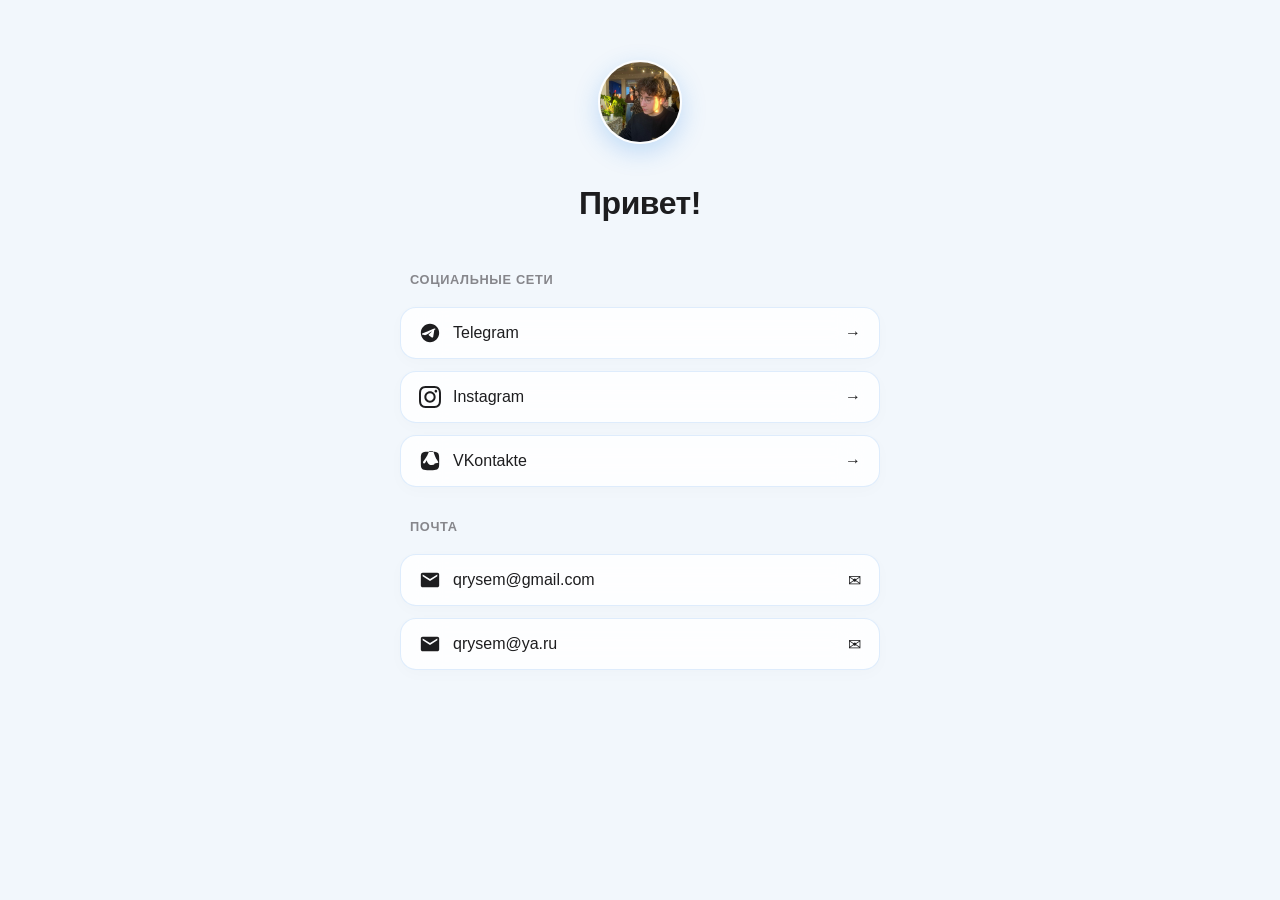
==== index.html @ 943fd3ec "Update index.html" ====
<!DOCTYPE html>
<html lang="ru">
<head>
    <meta charset="UTF-8">
    <meta name="viewport" content="width=device-width, initial-scale=1.0">
    <title>qrysem.ru</title>
    <link rel="icon" href="favicon.ico" type="image/x-icon">
    <!-- Подключаем наш файл стилей -->
    <link rel="stylesheet" href="style.css">
</head>
<body>

    <img src="Аватар.png" alt="Аватар" class="avatar-img">
    <h1>Привет!</h1>

    <div class="links-container">
        <div class="section-header">Социальные сети</div>
        
        <a href="https://t.me/qrysem" class="link-btn" target="_blank">
            <div class="link-content">
                <svg viewBox="0 0 24 24"><path d="M12 2C6.48 2 2 6.48 2 12s4.48 10 10 10 10-4.48 10-10S17.52 2 12 2zm4.64 6.8c-.15 1.58-.8 5.42-1.13 7.19-.14.75-.42 1-.68 1.03-.58.05-1.02-.38-1.58-.75-.88-.58-1.38-.94-2.23-1.5-.99-.65-.35-1.01.22-1.59.15-.15 2.71-2.48 2.76-2.69.01-.03.01-.14-.07-.2-.08-.06-.19-.04-.27-.02-.12.03-1.99 1.27-5.62 3.72-.53.36-1.01.54-1.44.53-.47-.02-1.37-.26-2.03-.48-.82-.27-1.47-.42-1.42-.88.03-.25.37-.51 1.02-.78 3.99-1.74 6.65-2.88 7.98-3.43 3.8-1.58 4.58-1.85 5.09-1.86.11 0 .37.03.54.17.14.12.18.28.2.45-.02.07-.02.13-.04.27z"/></svg>
                <span>Telegram</span>
            </div>
            <span>→</span>
        </a>
        
        <a href="https://instagram.com/qrysem" class="link-btn" target="_blank">
            <div class="link-content">
                <svg viewBox="0 0 24 24"><path d="M12 2.163c3.204 0 3.584.012 4.85.07 3.252.148 4.771 1.691 4.919 4.919.058 1.265.069 1.645.069 4.849 0 3.205-.012 3.584-.069 4.849-.149 3.225-1.664 4.771-4.919 4.919-1.266.058-1.644.07-4.85.07-3.204 0-3.584-.012-4.849-.07-3.26-.149-4.771-1.699-4.919-4.92-.058-1.265-.07-1.644-.07-4.849 0-3.204.013-3.583.07-4.849.149-3.227 1.664-4.771 4.919-4.919 1.266-.057 1.645-.069 4.849-.069zm0-2.163c-3.259 0-3.667.014-4.947.072-4.358.2-6.78 2.618-6.98 6.98-.059 1.281-.073 1.689-.073 4.948 0 3.259.014 3.668.072 4.948.2 4.358 2.618 6.78 6.98 6.98 1.281.058 1.689.072 4.948.072 3.259 0 3.668-.014 4.948-.072 4.354-.2 6.782-2.618 6.979-6.98.059-1.28.073-1.689.073-4.948 0-3.259-.014-3.667-.072-4.947-.196-4.354-2.617-6.78-6.979-6.98-1.281-.059-1.69-.073-4.949-.073zm0 5.838c-3.403 0-6.162 2.759-6.162 6.162s2.759 6.163 6.162 6.163 6.162-2.759 6.162-6.163c0-3.403-2.759-6.162-6.162-6.162zm0 10.162c-2.209 0-4-1.79-4-4 0-2.209 1.791-4 4-4s4 1.791 4 4c0 2.21-1.791 4-4 4zm6.406-11.845c-.796 0-1.441.645-1.441 1.44s.645 1.44 1.441 1.44c.795 0 1.439-.645 1.439-1.44s-.644-1.44-1.439-1.44z"/></svg>
                <span>Instagram</span>
            </div>
            <span>→</span>
        </a>
        
        <a href="https://vk.ru/qrysem" class="link-btn" target="_blank">
            <div class="link-content">
                <svg viewBox="0 0 24 24"><path d="M15.07 2H8.93C3.33 2 2 3.33 2 8.93v6.14C2 20.67 3.33 22 8.93 22h6.14c5.6 0 6.93-1.33 6.93-6.93V8.93C22 3.33 20.67 2 15.07 2zM17 14.72c0 .69-.37 1.28-1.07 1.48-.37.11-.83.18-1.55.18h-1.04c-.69 0-1.27-.12-1.74-.36-.48-.24-.92-.58-1.33-1.02-.41-.44-.78-.96-1.11-1.57-.33-.61-.62-1.32-.88-2.12l-1.13 2.1c-.24.44-.54.77-.9 1-.36.23-.83.35-1.41.35H6.2c-.31 0-.61-.04-.89-.13-.28-.09-.5-.23-.66-.42-.16-.19-.24-.44-.24-.76 0-.32.09-.6.28-.84l2.12-3.14c.32-.47.66-.99 1.02-1.55.36-.56.71-1.14 1.05-1.74.34-.6.64-1.18.9-1.74.26-.56.45-1.01.57-1.35.12-.34.22-.64.3-.89.08-.25.17-.46.27-.63.1-.17.23-.3.39-.39.16-.09.38-.13.66-.13h2.38c.36 0 .66.08.9.24.24.16.41.37.51.63l.36 1.08c.24.73.53 1.54.88 2.43.35.89.73 1.77 1.14 2.64.41.87.82 1.66 1.23 2.37.41.71.74 1.26.99 1.65.25.39.42.71.51.96.09.25.14.5.14.75z"/></svg>
                <span>VKontakte</span>
            </div>
            <span>→</span>
        </a>

        <div class="section-header">Почта</div>

        <a href="mailto:qrysem@gmail.com" class="link-btn">
            <div class="link-content">
                <svg viewBox="0 0 24 24"><path d="M20 4H4c-1.1 0-1.99.9-1.99 2L2 18c0 1.1.9 2 2 2h16c1.1 0 2-.9 2-2V6c0-1.1-.9-2-2-2zm0 4l-8 5-8-5V6l8 5 8-5v2z"/></svg>
                <span>qrysem@gmail.com</span>
            </div>
            <span>✉</span>
        </a>

        <a href="mailto:qrysem@ya.ru" class="link-btn">
            <div class="link-content">
                <svg viewBox="0 0 24 24"><path d="M20 4H4c-1.1 0-1.99.9-1.99 2L2 18c0 1.1.9 2 2 2h16c1.1 0 2-.9 2-2V6c0-1.1-.9-2-2-2zm0 4l-8 5-8-5V6l8 5 8-5v2z"/></svg>
                <span>qrysem@ya.ru</span>
            </div>
            <span>✉</span>
        </a>
    </div>

</body>
</html>
---- style.css ----
:root {
    --bg-color: #f2f7fc;
    --card-bg: rgba(255, 255, 255, 0.85);
    --text-main: #1d1d1f;
    --text-secondary: #86868b;
    --accent: #2b88e8;
    --hover-bg: rgba(43, 136, 232, 0.1);
    --border-color: rgba(43, 136, 232, 0.15);
}

@media (prefers-color-scheme: dark) {
    :root {
        --bg-color: #0b1118;
        --card-bg: rgba(22, 27, 34, 0.75);
        --text-main: #f5f5f7;
        --text-secondary: #a1a1a6;
        --accent: #58a6ff;
        --hover-bg: rgba(88, 166, 255, 0.15);
        --border-color: rgba(88, 166, 255, 0.2);
    }
}

body {
    font-family: -apple-system, BlinkMacSystemFont, "SF Pro Display", "SF Pro Text", "Segoe UI", Roboto, sans-serif;
    background-color: var(--bg-color);
    color: var(--text-main);
    max-width: 480px;
    margin: 0 auto;
    padding: 60px 20px;
    display: flex;
    flex-direction: column;
    align-items: center;
    -webkit-font-smoothing: antialiased;
    animation: fadeIn 0.6s ease-out;
}

@keyframes fadeIn {
    from {
        opacity: 0;
        transform: translateY(10px);
    }
    to {
        opacity: 1;
        transform: translateY(0);
    }
}

.avatar {
    width: 80px;
    height: 80px;
    border-radius: 50%;
    background: linear-gradient(135deg, #70aef6, #2b88e8);
    color: white;
    display: flex;
    align-items: center;
    justify-content: center;
    font-size: 32px;
    font-weight: 600;
    margin-bottom: 20px;
    box-shadow: 0 8px 24px rgba(43, 136, 232, 0.25);
}

h1 {
    font-size: 2rem;
    font-weight: 600;
    letter-spacing: -0.015em;
    margin-bottom: 30px;
    text-align: center;
}

.links-container {
    width: 100%;
    display: flex;
    flex-direction: column;
    gap: 12px;
}

.link-btn {
    background-color: var(--card-bg);
    backdrop-filter: blur(20px);
    -webkit-backdrop-filter: blur(20px);
    border: 1px solid var(--border-color);
    border-radius: 16px;
    padding: 14px 18px;
    color: var(--text-main);
    text-decoration: none;
    font-size: 1rem;
    font-weight: 500;
    display: flex;
    align-items: center;
    justify-content: space-between;
    transition: all 0.25s ease;
    box-shadow: 0 4px 16px rgba(0, 0, 0, 0.02);
}

.link-btn:hover {
    transform: translateY(-2px);
    background-color: var(--hover-bg);
    border-color: var(--accent);
    color: var(--accent);
    box-shadow: 0 6px 20px rgba(43, 136, 232, 0.15);
}

.link-content {
    display: flex;
    align-items: center;
    gap: 12px;
}

.link-content svg {
    width: 22px;
    height: 22px;
    fill: currentColor;
}

.section-header {
    width: 100%;
    font-size: 0.8rem;
    font-weight: 600;
    color: var(--text-secondary);
    text-transform: uppercase;
    letter-spacing: 0.05em;
    margin: 20px 0 8px 10px;
}
.avatar-img {
    width: 80px;
    height: 80px;
    border-radius: 50%;
    object-fit: cover;
    margin-bottom: 20px;
    box-shadow: 0 8px 24px rgba(43, 136, 232, 0.25);
    border: 2px solid rgba(255, 255, 255, 0.8);
}
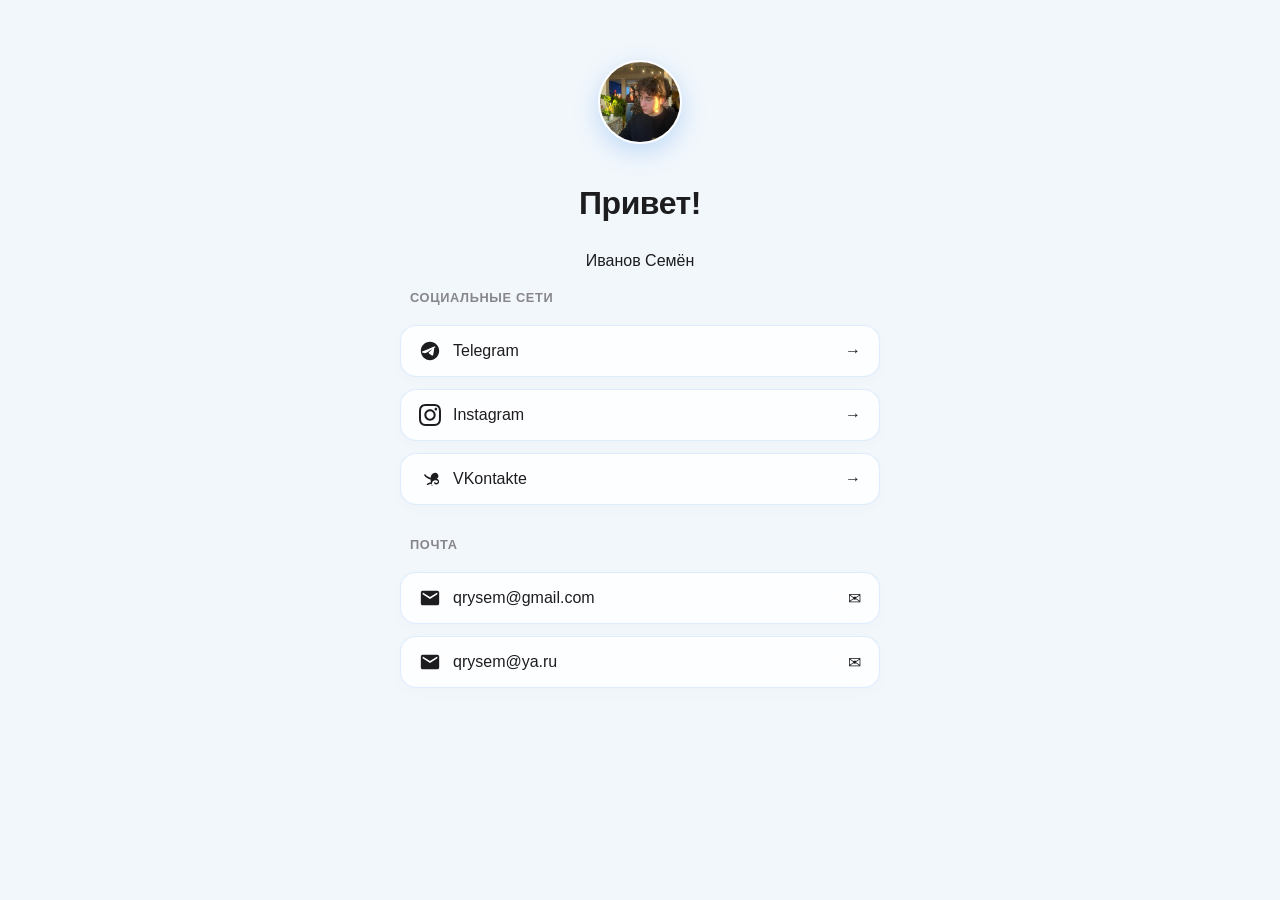
==== commit d0956bdb: "Update index.html" ====
--- a/index.html
+++ b/index.html
@@ -5,13 +5,13 @@
     <meta name="viewport" content="width=device-width, initial-scale=1.0">
     <title>qrysem.ru</title>
     <link rel="icon" href="favicon.ico" type="image/x-icon">
-    <!-- Подключаем наш файл стилей -->
     <link rel="stylesheet" href="style.css">
 </head>
 <body>
 
-    <img src="Аватар.png" alt="Аватар" class="avatar-img">
+    <img src="Аватар.png" alt="Иванов Семён" class="avatar-img">
     <h1>Привет!</h1>
+    <div class="name-title">Иванов Семён</div>
 
     <div class="links-container">
         <div class="section-header">Социальные сети</div>
@@ -34,7 +34,7 @@
         
         <a href="https://vk.ru/qrysem" class="link-btn" target="_blank">
             <div class="link-content">
-                <svg viewBox="0 0 24 24"><path d="M15.07 2H8.93C3.33 2 2 3.33 2 8.93v6.14C2 20.67 3.33 22 8.93 22h6.14c5.6 0 6.93-1.33 6.93-6.93V8.93C22 3.33 20.67 2 15.07 2zM17 14.72c0 .69-.37 1.28-1.07 1.48-.37.11-.83.18-1.55.18h-1.04c-.69 0-1.27-.12-1.74-.36-.48-.24-.92-.58-1.33-1.02-.41-.44-.78-.96-1.11-1.57-.33-.61-.62-1.32-.88-2.12l-1.13 2.1c-.24.44-.54.77-.9 1-.36.23-.83.35-1.41.35H6.2c-.31 0-.61-.04-.89-.13-.28-.09-.5-.23-.66-.42-.16-.19-.24-.44-.24-.76 0-.32.09-.6.28-.84l2.12-3.14c.32-.47.66-.99 1.02-1.55.36-.56.71-1.14 1.05-1.74.34-.6.64-1.18.9-1.74.26-.56.45-1.01.57-1.35.12-.34.22-.64.3-.89.08-.25.17-.46.27-.63.1-.17.23-.3.39-.39.16-.09.38-.13.66-.13h2.38c.36 0 .66.08.9.24.24.16.41.37.51.63l.36 1.08c.24.73.53 1.54.88 2.43.35.89.73 1.77 1.14 2.64.41.87.82 1.66 1.23 2.37.41.71.74 1.26.99 1.65.25.39.42.71.51.96.09.25.14.5.14.75z"/></svg>
+                <svg viewBox="0 0 24 24"><path d="M13.162 18.994c.609 0 .858-.406.858-.912 0-3.18 1.472-4.665 4.355-4.665.378 0 .76.037 1.135.111.636.126 1.096.67 1.096 1.312 0 .882-.716 1.597-1.598 1.597-.478 0-.895-.213-1.183-.545-.306-.356-.816-.395-1.173-.089-.357.306-.396.816-.09 1.173.57.663 1.378 1.048 2.254 1.048 1.71 0 3.098-1.388 3.098-3.098 0-1.554-1.155-2.853-2.671-3.072 1.144-.555 1.93-1.734 1.93-3.111 0-1.89-1.536-3.426-3.426-3.426-.378 0-.76.037-1.135.111-2.146.425-3.791 2.302-3.791 4.545 0 .248.02.495.058.74-2.316-.39-4.398-1.657-5.836-3.498-.279-.358-.79-.425-1.148-.146-.358.279-.425.79-.146 1.148 1.714 2.2 4.181 3.732 6.974 4.303-.04.303-.061.61-.061.921 0 .751.104 1.479.296 2.167-1.467.234-2.857.77-4.093 1.564-.343.22-.449.678-.229 1.021.22.343.678.449 1.021.229 1.066-.684 2.278-1.134 3.56-1.317.518.72 1.258 1.285 2.115 1.631.339.137.712.207 1.092.207z"/></svg>
                 <span>VKontakte</span>
             </div>
             <span>→</span>
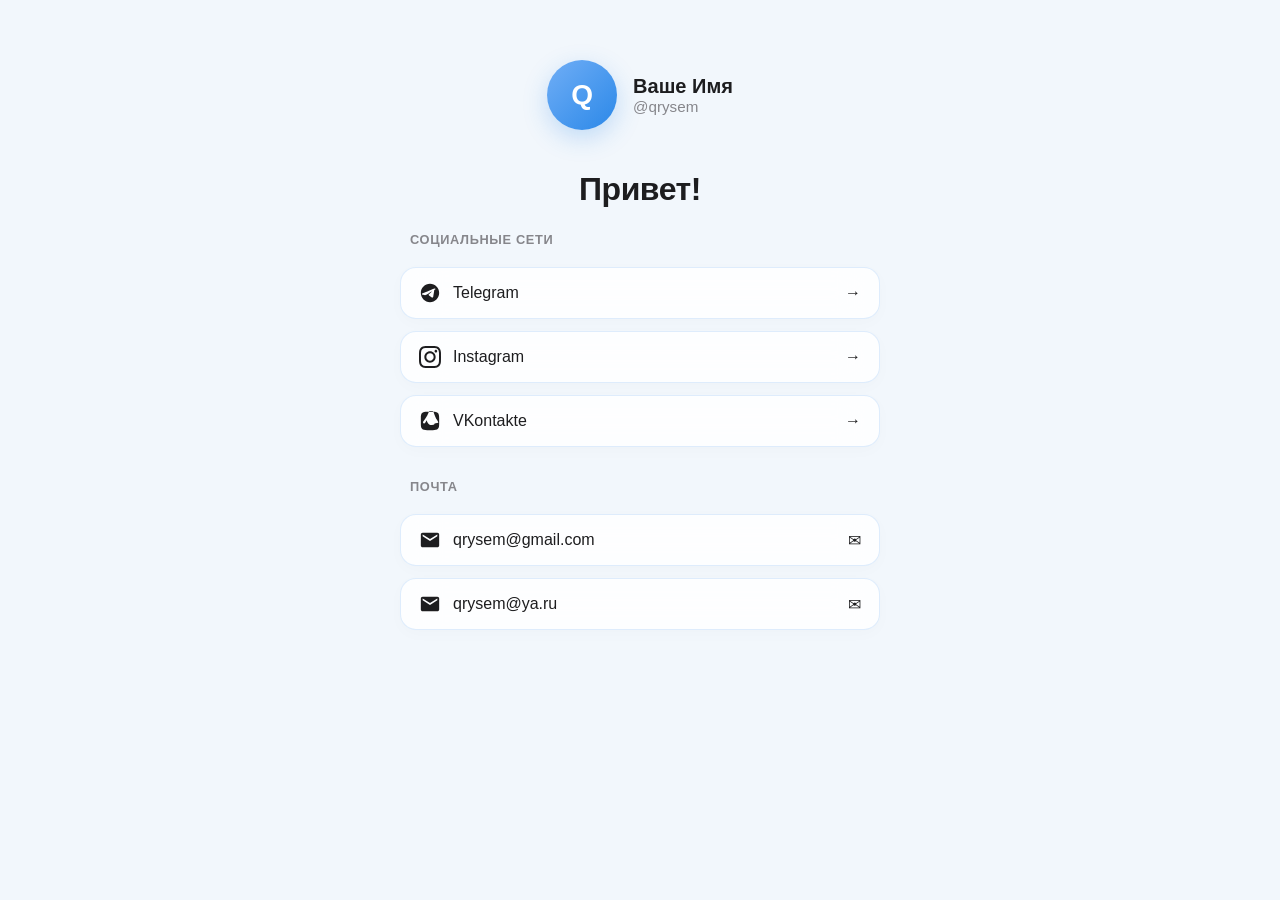
==== commit 569ac5fb: "Update index.html" ====
--- a/index.html
+++ b/index.html
@@ -4,14 +4,30 @@
     <meta charset="UTF-8">
     <meta name="viewport" content="width=device-width, initial-scale=1.0">
     <title>qrysem.ru</title>
+    
+    <!-- Иконка сайта (favicon) -->
     <link rel="icon" href="favicon.ico" type="image/x-icon">
+    
+    <!-- Цвета интерфейса браузера (сверху и снизу на мобильных) -->
+    <meta name="theme-color" content="#f2f7fc" media="(prefers-color-scheme: light)">
+    <meta name="theme-color" content="#0b1118" media="(prefers-color-scheme: dark)">
+
+    <!-- Подключаем наш файл стилей -->
     <link rel="stylesheet" href="style.css">
 </head>
 <body>
 
-    <img src="Аватар.png" alt="Иванов Семён" class="avatar-img">
+    <!-- Шапка профиля: фото и имя рядом -->
+    <div class="profile-header">
+        <!-- Вместо буквы можно поставить картинку: <img src="photo.jpg" class="avatar-img" alt="Фото"> -->
+        <div class="avatar">Q</div>
+        <div class="profile-info">
+            <div class="profile-name">Ваше Имя</div>
+            <div class="profile-handle">@qrysem</div>
+        </div>
+    </div>
+
     <h1>Привет!</h1>
-    <div class="name-title">Иванов Семён</div>
 
     <div class="links-container">
         <div class="section-header">Социальные сети</div>
@@ -34,7 +50,7 @@
         
         <a href="https://vk.ru/qrysem" class="link-btn" target="_blank">
             <div class="link-content">
-                <svg viewBox="0 0 24 24"><path d="M13.162 18.994c.609 0 .858-.406.858-.912 0-3.18 1.472-4.665 4.355-4.665.378 0 .76.037 1.135.111.636.126 1.096.67 1.096 1.312 0 .882-.716 1.597-1.598 1.597-.478 0-.895-.213-1.183-.545-.306-.356-.816-.395-1.173-.089-.357.306-.396.816-.09 1.173.57.663 1.378 1.048 2.254 1.048 1.71 0 3.098-1.388 3.098-3.098 0-1.554-1.155-2.853-2.671-3.072 1.144-.555 1.93-1.734 1.93-3.111 0-1.89-1.536-3.426-3.426-3.426-.378 0-.76.037-1.135.111-2.146.425-3.791 2.302-3.791 4.545 0 .248.02.495.058.74-2.316-.39-4.398-1.657-5.836-3.498-.279-.358-.79-.425-1.148-.146-.358.279-.425.79-.146 1.148 1.714 2.2 4.181 3.732 6.974 4.303-.04.303-.061.61-.061.921 0 .751.104 1.479.296 2.167-1.467.234-2.857.77-4.093 1.564-.343.22-.449.678-.229 1.021.22.343.678.449 1.021.229 1.066-.684 2.278-1.134 3.56-1.317.518.72 1.258 1.285 2.115 1.631.339.137.712.207 1.092.207z"/></svg>
+                <svg viewBox="0 0 24 24"><path d="M15.07 2H8.93C3.33 2 2 3.33 2 8.93v6.14C2 20.67 3.33 22 8.93 22h6.14c5.6 0 6.93-1.33 6.93-6.93V8.93C22 3.33 20.67 2 15.07 2zM17 14.72c0 .69-.37 1.28-1.07 1.48-.37.11-.83.18-1.55.18h-1.04c-.69 0-1.27-.12-1.74-.36-.48-.24-.92-.58-1.33-1.02-.41-.44-.78-.96-1.11-1.57-.33-.61-.62-1.32-.88-2.12l-1.13 2.1c-.24.44-.54.77-.9 1-.36.23-.83.35-1.41.35H6.2c-.31 0-.61-.04-.89-.13-.28-.09-.5-.23-.66-.42-.16-.19-.24-.44-.24-.76 0-.32.09-.6.28-.84l2.12-3.14c.32-.47.66-.99 1.02-1.55.36-.56.71-1.14 1.05-1.74.34-.6.64-1.18.9-1.74.26-.56.45-1.01.57-1.35.12-.34.22-.64.3-.89.08-.25.17-.46.27-.63.1-.17.23-.3.39-.39.16-.09.38-.13.66-.13h2.38c.36 0 .66.08.9.24.24.16.41.37.51.63l.36 1.08c.24.73.53 1.54.88 2.43.35.89.73 1.77 1.14 2.64.41.87.82 1.66 1.23 2.37.41.71.74 1.26.99 1.65.25.39.42.71.51.96.09.25.14.5.14.75z"/></svg>
                 <span>VKontakte</span>
             </div>
             <span>→</span>
--- a/style.css
+++ b/style.css
@@ -45,25 +45,28 @@
     }
 }
 
-.avatar {
-    width: 80px;
-    height: 80px;
+.avatar-img {
+    width: 90px;
+    height: 90px;
     border-radius: 50%;
-    background: linear-gradient(135deg, #70aef6, #2b88e8);
-    color: white;
-    display: flex;
-    align-items: center;
-    justify-content: center;
-    font-size: 32px;
-    font-weight: 600;
-    margin-bottom: 20px;
+    object-fit: cover;
+    margin-bottom: 16px;
     box-shadow: 0 8px 24px rgba(43, 136, 232, 0.25);
+    border: 2px solid rgba(255, 255, 255, 0.9);
 }
 
 h1 {
     font-size: 2rem;
     font-weight: 600;
     letter-spacing: -0.015em;
+    margin-bottom: 4px;
+    text-align: center;
+}
+
+.name-title {
+    font-size: 1.1rem;
+    color: var(--text-secondary);
+    font-weight: 500;
     margin-bottom: 30px;
     text-align: center;
 }
@@ -122,13 +125,42 @@
     letter-spacing: 0.05em;
     margin: 20px 0 8px 10px;
 }
-.avatar-img {
-    width: 80px;
-    height: 80px;
-    border-radius: 50%;
-    object-fit: cover;
+/* Стили для блока с аватаркой и именем */
+.profile-header {
+    display: flex;
+    align-items: center;
+    gap: 16px;
     margin-bottom: 20px;
-    box-shadow: 0 8px 24px rgba(43, 136, 232, 0.25);
-    border: 2px solid rgba(255, 255, 255, 0.8);
 }
 
+.avatar {
+    width: 70px;
+    height: 70px;
+    border-radius: 50%;
+    background: linear-gradient(135deg, #70aef6, #2b88e8);
+    color: white;
+    display: flex;
+    align-items: center;
+    justify-content: center;
+    font-size: 28px;
+    font-weight: 600;
+    box-shadow: 0 8px 24px rgba(43, 136, 232, 0.25);
+    flex-shrink: 0;
+}
+
+.profile-info {
+    display: flex;
+    flex-direction: column;
+}
+
+.profile-name {
+    font-size: 1.25rem;
+    font-weight: 600;
+    color: var(--text-main);
+}
+
+.profile-handle {
+    font-size: 0.95rem;
+    color: var(--text-secondary);
+}
+
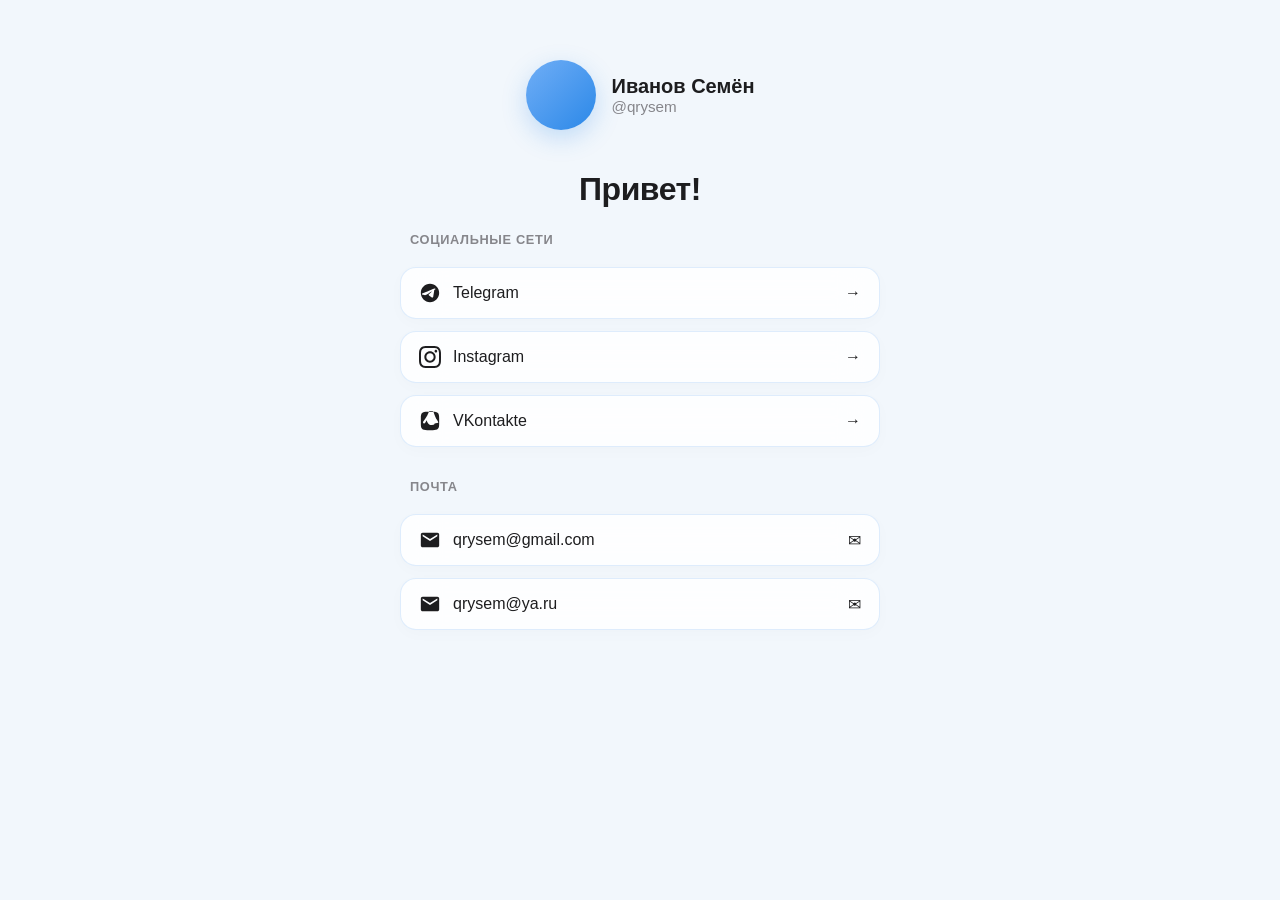
==== commit f3ebd249: "Update index.html" ====
--- a/index.html
+++ b/index.html
@@ -8,7 +8,7 @@
     <!-- Иконка сайта (favicon) -->
     <link rel="icon" href="favicon.ico" type="image/x-icon">
     
-    <!-- Цвета интерфейса браузера (сверху и снизу на мобильных) -->
+    <!-- Цвета интерфейса браузера -->
     <meta name="theme-color" content="#f2f7fc" media="(prefers-color-scheme: light)">
     <meta name="theme-color" content="#0b1118" media="(prefers-color-scheme: dark)">
 
@@ -17,12 +17,11 @@
 </head>
 <body>
 
-    <!-- Шапка профиля: фото и имя рядом -->
+    <!-- Шапка профиля: аватарка Q и имя рядом -->
     <div class="profile-header">
-        <!-- Вместо буквы можно поставить картинку: <img src="photo.jpg" class="avatar-img" alt="Фото"> -->
-        <div class="avatar">Q</div>
+        <div class="avatar"></div>
         <div class="profile-info">
-            <div class="profile-name">Ваше Имя</div>
+            <div class="profile-name">Иванов Семён</div>
             <div class="profile-handle">@qrysem</div>
         </div>
     </div>
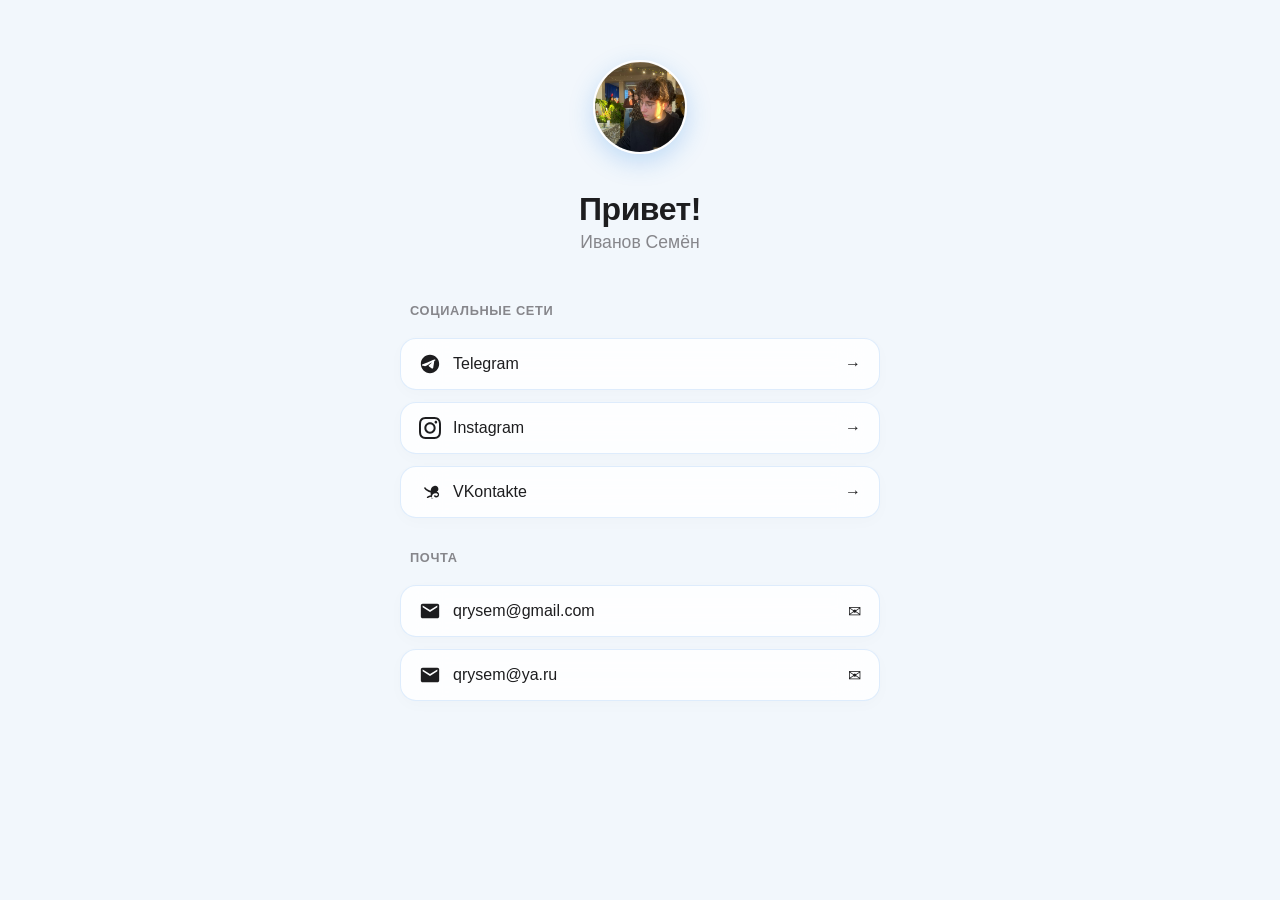
==== commit de669b48: "Update index.html" ====
--- a/index.html
+++ b/index.html
@@ -4,29 +4,14 @@
     <meta charset="UTF-8">
     <meta name="viewport" content="width=device-width, initial-scale=1.0">
     <title>qrysem.ru</title>
-    
-    <!-- Иконка сайта (favicon) -->
     <link rel="icon" href="favicon.ico" type="image/x-icon">
-    
-    <!-- Цвета интерфейса браузера -->
-    <meta name="theme-color" content="#f2f7fc" media="(prefers-color-scheme: light)">
-    <meta name="theme-color" content="#0b1118" media="(prefers-color-scheme: dark)">
-
-    <!-- Подключаем наш файл стилей -->
     <link rel="stylesheet" href="style.css">
 </head>
 <body>
 
-    <!-- Шапка профиля: аватарка Q и имя рядом -->
-    <div class="profile-header">
-        <div class="avatar"></div>
-        <div class="profile-info">
-            <div class="profile-name">Иванов Семён</div>
-            <div class="profile-handle">@qrysem</div>
-        </div>
-    </div>
-
+    <img src="Аватар.png" alt="Иванов Семён" class="avatar-img">
     <h1>Привет!</h1>
+    <div class="name-title">Иванов Семён</div>
 
     <div class="links-container">
         <div class="section-header">Социальные сети</div>
@@ -49,7 +34,7 @@
         
         <a href="https://vk.ru/qrysem" class="link-btn" target="_blank">
             <div class="link-content">
-                <svg viewBox="0 0 24 24"><path d="M15.07 2H8.93C3.33 2 2 3.33 2 8.93v6.14C2 20.67 3.33 22 8.93 22h6.14c5.6 0 6.93-1.33 6.93-6.93V8.93C22 3.33 20.67 2 15.07 2zM17 14.72c0 .69-.37 1.28-1.07 1.48-.37.11-.83.18-1.55.18h-1.04c-.69 0-1.27-.12-1.74-.36-.48-.24-.92-.58-1.33-1.02-.41-.44-.78-.96-1.11-1.57-.33-.61-.62-1.32-.88-2.12l-1.13 2.1c-.24.44-.54.77-.9 1-.36.23-.83.35-1.41.35H6.2c-.31 0-.61-.04-.89-.13-.28-.09-.5-.23-.66-.42-.16-.19-.24-.44-.24-.76 0-.32.09-.6.28-.84l2.12-3.14c.32-.47.66-.99 1.02-1.55.36-.56.71-1.14 1.05-1.74.34-.6.64-1.18.9-1.74.26-.56.45-1.01.57-1.35.12-.34.22-.64.3-.89.08-.25.17-.46.27-.63.1-.17.23-.3.39-.39.16-.09.38-.13.66-.13h2.38c.36 0 .66.08.9.24.24.16.41.37.51.63l.36 1.08c.24.73.53 1.54.88 2.43.35.89.73 1.77 1.14 2.64.41.87.82 1.66 1.23 2.37.41.71.74 1.26.99 1.65.25.39.42.71.51.96.09.25.14.5.14.75z"/></svg>
+                <svg viewBox="0 0 24 24"><path d="M13.162 18.994c.609 0 .858-.406.858-.912 0-3.18 1.472-4.665 4.355-4.665.378 0 .76.037 1.135.111.636.126 1.096.67 1.096 1.312 0 .882-.716 1.597-1.598 1.597-.478 0-.895-.213-1.183-.545-.306-.356-.816-.395-1.173-.089-.357.306-.396.816-.09 1.173.57.663 1.378 1.048 2.254 1.048 1.71 0 3.098-1.388 3.098-3.098 0-1.554-1.155-2.853-2.671-3.072 1.144-.555 1.93-1.734 1.93-3.111 0-1.89-1.536-3.426-3.426-3.426-.378 0-.76.037-1.135.111-2.146.425-3.791 2.302-3.791 4.545 0 .248.02.495.058.74-2.316-.39-4.398-1.657-5.836-3.498-.279-.358-.79-.425-1.148-.146-.358.279-.425.79-.146 1.148 1.714 2.2 4.181 3.732 6.974 4.303-.04.303-.061.61-.061.921 0 .751.104 1.479.296 2.167-1.467.234-2.857.77-4.093 1.564-.343.22-.449.678-.229 1.021.22.343.678.449 1.021.229 1.066-.684 2.278-1.134 3.56-1.317.518.72 1.258 1.285 2.115 1.631.339.137.712.207 1.092.207z"/></svg>
                 <span>VKontakte</span>
             </div>
             <span>→</span>
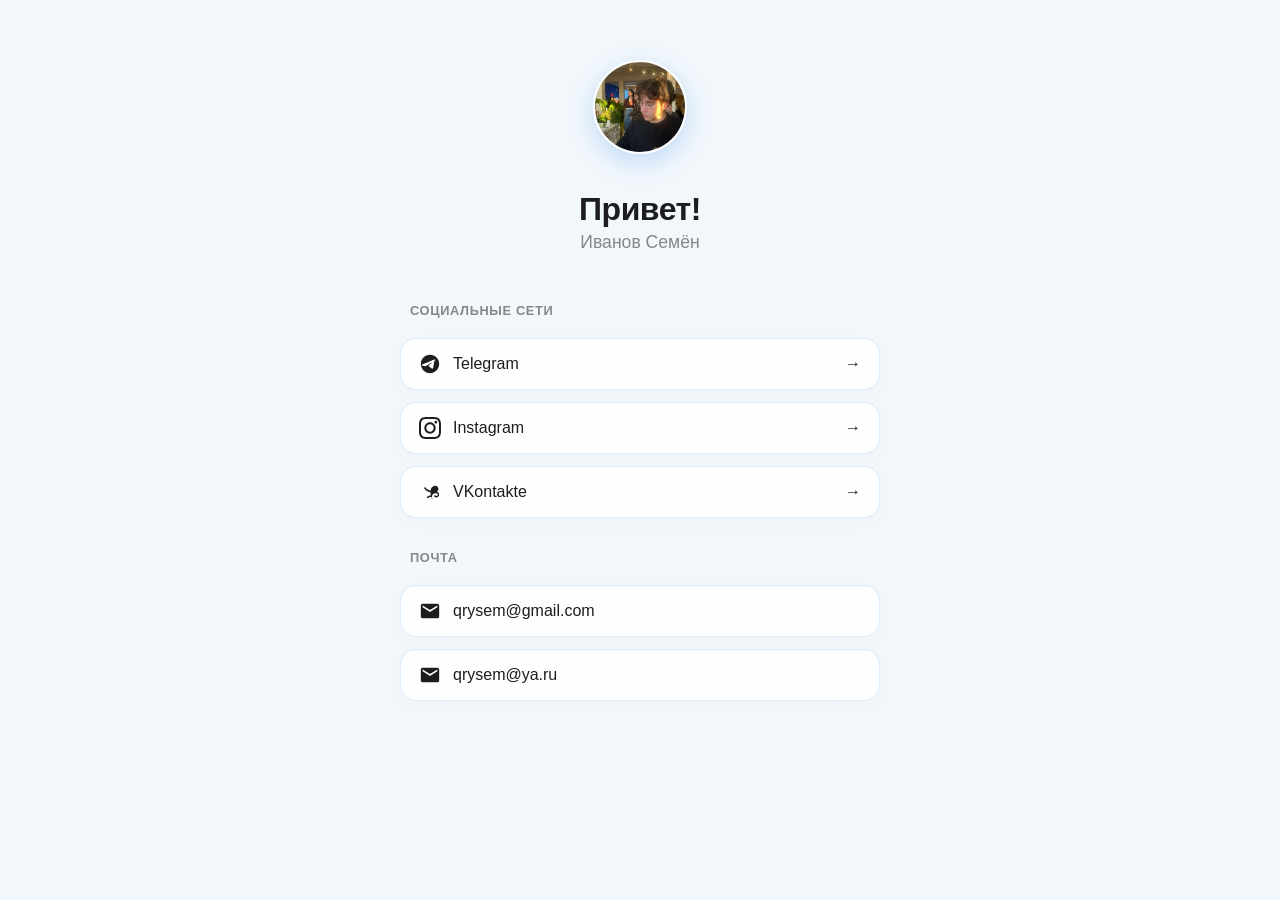
==== commit 99c5918c: "Update index.html" ====
--- a/index.html
+++ b/index.html
@@ -47,7 +47,6 @@
                 <svg viewBox="0 0 24 24"><path d="M20 4H4c-1.1 0-1.99.9-1.99 2L2 18c0 1.1.9 2 2 2h16c1.1 0 2-.9 2-2V6c0-1.1-.9-2-2-2zm0 4l-8 5-8-5V6l8 5 8-5v2z"/></svg>
                 <span>qrysem@gmail.com</span>
             </div>
-            <span>✉</span>
         </a>
 
         <a href="mailto:qrysem@ya.ru" class="link-btn">
@@ -55,7 +54,6 @@
                 <svg viewBox="0 0 24 24"><path d="M20 4H4c-1.1 0-1.99.9-1.99 2L2 18c0 1.1.9 2 2 2h16c1.1 0 2-.9 2-2V6c0-1.1-.9-2-2-2zm0 4l-8 5-8-5V6l8 5 8-5v2z"/></svg>
                 <span>qrysem@ya.ru</span>
             </div>
-            <span>✉</span>
         </a>
     </div>
 
--- a/style.css
+++ b/style.css
@@ -125,42 +125,3 @@
     letter-spacing: 0.05em;
     margin: 20px 0 8px 10px;
 }
-/* Стили для блока с аватаркой и именем */
-.profile-header {
-    display: flex;
-    align-items: center;
-    gap: 16px;
-    margin-bottom: 20px;
-}
-
-.avatar {
-    width: 70px;
-    height: 70px;
-    border-radius: 50%;
-    background: linear-gradient(135deg, #70aef6, #2b88e8);
-    color: white;
-    display: flex;
-    align-items: center;
-    justify-content: center;
-    font-size: 28px;
-    font-weight: 600;
-    box-shadow: 0 8px 24px rgba(43, 136, 232, 0.25);
-    flex-shrink: 0;
-}
-
-.profile-info {
-    display: flex;
-    flex-direction: column;
-}
-
-.profile-name {
-    font-size: 1.25rem;
-    font-weight: 600;
-    color: var(--text-main);
-}
-
-.profile-handle {
-    font-size: 0.95rem;
-    color: var(--text-secondary);
-}
-
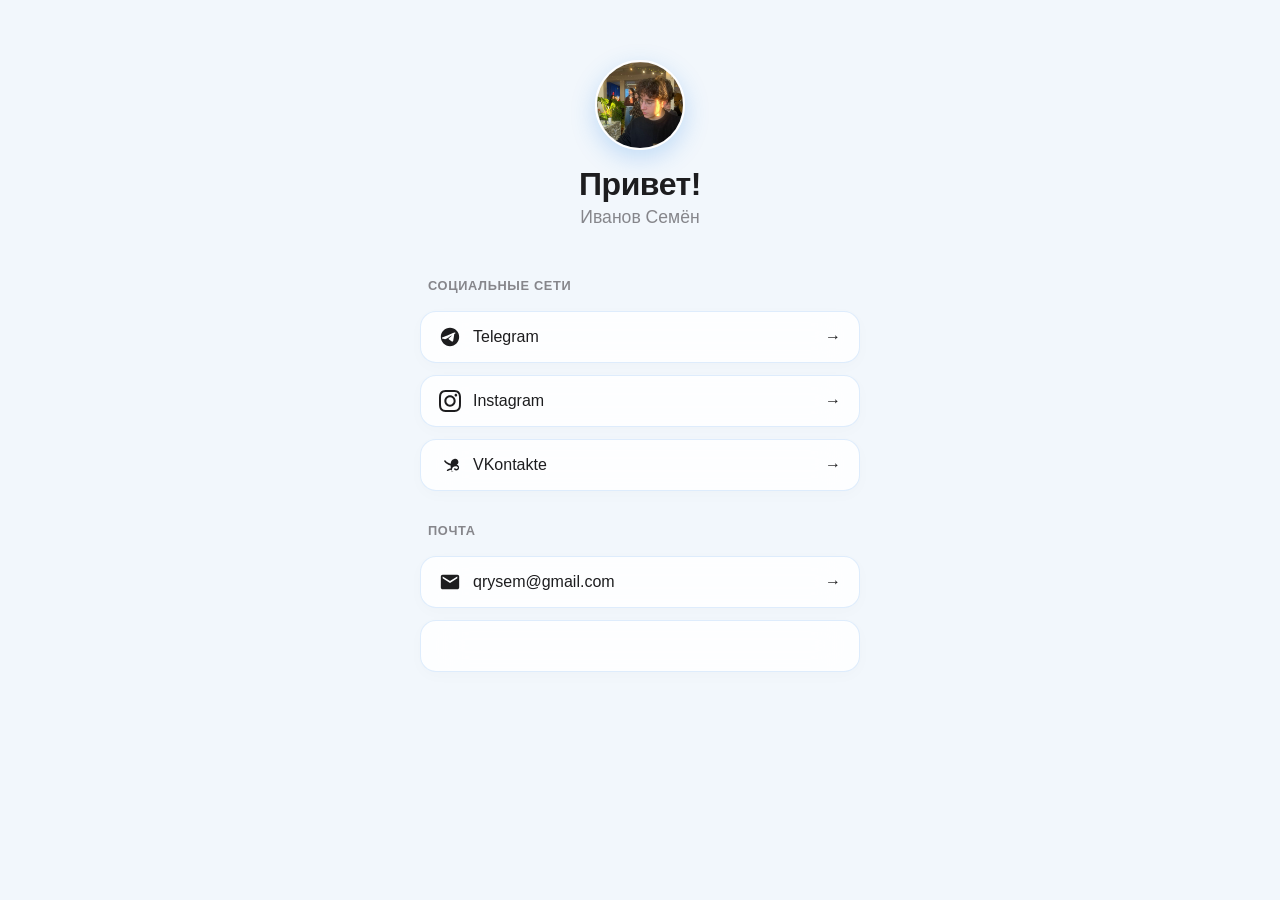
==== commit 48f75142: "Update index.html" ====
--- a/index.html
+++ b/index.html
@@ -3,59 +3,59 @@
 <head>
     <meta charset="UTF-8">
     <meta name="viewport" content="width=device-width, initial-scale=1.0">
+    <meta name="description" content="Иванов Семён — ссылки на социальные сети и контакты.">
+    <meta property="og:title" content="qrysem.ru — Иванов Семён">
+    <meta property="og:description" content="Социальные сети и контакты.">
+    <meta property="og:type" content="website">
+    <meta property="og:url" content="https://qrysem.ru">
     <title>qrysem.ru</title>
     <link rel="icon" href="favicon.ico" type="image/x-icon">
     <link rel="stylesheet" href="style.css">
 </head>
 <body>
 
-    <img src="Аватар.png" alt="Иванов Семён" class="avatar-img">
+    <!-- Рекомендуется переименовать файл в avatar.png (без кириллицы) -->
+    <img src="Аватар.png" alt="Иванов Семён" width="90" height="90" class="avatar-img">
     <h1>Привет!</h1>
     <div class="name-title">Иванов Семён</div>
 
     <div class="links-container">
         <div class="section-header">Социальные сети</div>
-        
-        <a href="https://t.me/qrysem" class="link-btn" target="_blank">
+
+        <a href="https://t.me/qrysem" class="link-btn" target="_blank" rel="noopener noreferrer">
             <div class="link-content">
-                <svg viewBox="0 0 24 24"><path d="M12 2C6.48 2 2 6.48 2 12s4.48 10 10 10 10-4.48 10-10S17.52 2 12 2zm4.64 6.8c-.15 1.58-.8 5.42-1.13 7.19-.14.75-.42 1-.68 1.03-.58.05-1.02-.38-1.58-.75-.88-.58-1.38-.94-2.23-1.5-.99-.65-.35-1.01.22-1.59.15-.15 2.71-2.48 2.76-2.69.01-.03.01-.14-.07-.2-.08-.06-.19-.04-.27-.02-.12.03-1.99 1.27-5.62 3.72-.53.36-1.01.54-1.44.53-.47-.02-1.37-.26-2.03-.48-.82-.27-1.47-.42-1.42-.88.03-.25.37-.51 1.02-.78 3.99-1.74 6.65-2.88 7.98-3.43 3.8-1.58 4.58-1.85 5.09-1.86.11 0 .37.03.54.17.14.12.18.28.2.45-.02.07-.02.13-.04.27z"/></svg>
+                <svg viewBox="0 0 24 24" aria-hidden="true"><path d="M12 2C6.48 2 2 6.48 2 12s4.48 10 10 10 10-4.48 10-10S17.52 2 12 2zm4.64 6.8c-.15 1.58-.8 5.42-1.13 7.19-.14.75-.42 1-.68 1.03-.58.05-1.02-.38-1.58-.75-.88-.58-1.38-.94-2.23-1.5-.99-.65-.35-1.01.22-1.59.15-.15 2.71-2.48 2.76-2.69.01-.03.01-.14-.07-.2-.08-.06-.19-.04-.27-.02-.12.03-1.99 1.27-5.62 3.72-.53.36-1.01.54-1.44.53-.47-.02-1.37-.26-2.03-.48-.82-.27-1.47-.42-1.42-.88.03-.25.37-.51 1.02-.78 3.99-1.74 6.65-2.88 7.98-3.43 3.8-1.58 4.58-1.85 5.09-1.86.11 0 .37.03.54.17.14.12.18.28.2.45-.02.07-.02.13-.04.27z"/></svg>
                 <span>Telegram</span>
             </div>
-            <span>→</span>
+            <span class="link-arrow" aria-hidden="true">→</span>
         </a>
-        
-        <a href="https://instagram.com/qrysem" class="link-btn" target="_blank">
+
+        <a href="https://instagram.com/qrysem" class="link-btn" target="_blank" rel="noopener noreferrer">
             <div class="link-content">
-                <svg viewBox="0 0 24 24"><path d="M12 2.163c3.204 0 3.584.012 4.85.07 3.252.148 4.771 1.691 4.919 4.919.058 1.265.069 1.645.069 4.849 0 3.205-.012 3.584-.069 4.849-.149 3.225-1.664 4.771-4.919 4.919-1.266.058-1.644.07-4.85.07-3.204 0-3.584-.012-4.849-.07-3.26-.149-4.771-1.699-4.919-4.92-.058-1.265-.07-1.644-.07-4.849 0-3.204.013-3.583.07-4.849.149-3.227 1.664-4.771 4.919-4.919 1.266-.057 1.645-.069 4.849-.069zm0-2.163c-3.259 0-3.667.014-4.947.072-4.358.2-6.78 2.618-6.98 6.98-.059 1.281-.073 1.689-.073 4.948 0 3.259.014 3.668.072 4.948.2 4.358 2.618 6.78 6.98 6.98 1.281.058 1.689.072 4.948.072 3.259 0 3.668-.014 4.948-.072 4.354-.2 6.782-2.618 6.979-6.98.059-1.28.073-1.689.073-4.948 0-3.259-.014-3.667-.072-4.947-.196-4.354-2.617-6.78-6.979-6.98-1.281-.059-1.69-.073-4.949-.073zm0 5.838c-3.403 0-6.162 2.759-6.162 6.162s2.759 6.163 6.162 6.163 6.162-2.759 6.162-6.163c0-3.403-2.759-6.162-6.162-6.162zm0 10.162c-2.209 0-4-1.79-4-4 0-2.209 1.791-4 4-4s4 1.791 4 4c0 2.21-1.791 4-4 4zm6.406-11.845c-.796 0-1.441.645-1.441 1.44s.645 1.44 1.441 1.44c.795 0 1.439-.645 1.439-1.44s-.644-1.44-1.439-1.44z"/></svg>
+                <svg viewBox="0 0 24 24" aria-hidden="true"><path d="M12 2.163c3.204 0 3.584.012 4.85.07 3.252.148 4.771 1.691 4.919 4.919.058 1.265.069 1.645.069 4.849 0 3.205-.012 3.584-.069 4.849-.149 3.225-1.664 4.771-4.919 4.919-1.266.058-1.644.07-4.85.07-3.204 0-3.584-.012-4.849-.07-3.26-.149-4.771-1.699-4.919-4.92-.058-1.265-.07-1.644-.07-4.849 0-3.204.013-3.583.07-4.849.149-3.227 1.664-4.771 4.919-4.919 1.266-.057 1.645-.069 4.849-.069zm0-2.163c-3.259 0-3.667.014-4.947.072-4.358.2-6.78 2.618-6.98 6.98-.059 1.281-.073 1.689-.073 4.948 0 3.259.014 3.668.072 4.948.2 4.358 2.618 6.78 6.98 6.98 1.281.058 1.689.072 4.948.072 3.259 0 3.668-.014 4.948-.072 4.354-.2 6.782-2.618 6.979-6.98.059-1.28.073-1.689.073-4.948 0-3.259-.014-3.667-.072-4.947-.196-4.354-2.617-6.78-6.979-6.98-1.281-.059-1.69-.073-4.949-.073zm0 5.838c-3.403 0-6.162 2.759-6.162 6.162s2.759 6.163 6.162 6.163 6.162-2.759 6.162-6.163c0-3.403-2.759-6.162-6.162-6.162zm0 10.162c-2.209 0-4-1.79-4-4 0-2.209 1.791-4 4-4s4 1.791 4 4c0 2.21-1.791 4-4 4zm6.406-11.845c-.796 0-1.441.645-1.441 1.44s.645 1.44 1.441 1.44c.795 0 1.439-.645 1.439-1.44s-.644-1.44-1.439-1.44z"/></svg>
                 <span>Instagram</span>
             </div>
-            <span>→</span>
+            <span class="link-arrow" aria-hidden="true">→</span>
         </a>
-        
-        <a href="https://vk.ru/qrysem" class="link-btn" target="_blank">
+
+        <a href="https://vk.ru/qrysem" class="link-btn" target="_blank" rel="noopener noreferrer">
             <div class="link-content">
-                <svg viewBox="0 0 24 24"><path d="M13.162 18.994c.609 0 .858-.406.858-.912 0-3.18 1.472-4.665 4.355-4.665.378 0 .76.037 1.135.111.636.126 1.096.67 1.096 1.312 0 .882-.716 1.597-1.598 1.597-.478 0-.895-.213-1.183-.545-.306-.356-.816-.395-1.173-.089-.357.306-.396.816-.09 1.173.57.663 1.378 1.048 2.254 1.048 1.71 0 3.098-1.388 3.098-3.098 0-1.554-1.155-2.853-2.671-3.072 1.144-.555 1.93-1.734 1.93-3.111 0-1.89-1.536-3.426-3.426-3.426-.378 0-.76.037-1.135.111-2.146.425-3.791 2.302-3.791 4.545 0 .248.02.495.058.74-2.316-.39-4.398-1.657-5.836-3.498-.279-.358-.79-.425-1.148-.146-.358.279-.425.79-.146 1.148 1.714 2.2 4.181 3.732 6.974 4.303-.04.303-.061.61-.061.921 0 .751.104 1.479.296 2.167-1.467.234-2.857.77-4.093 1.564-.343.22-.449.678-.229 1.021.22.343.678.449 1.021.229 1.066-.684 2.278-1.134 3.56-1.317.518.72 1.258 1.285 2.115 1.631.339.137.712.207 1.092.207z"/></svg>
+                <svg viewBox="0 0 24 24" aria-hidden="true"><path d="M13.162 18.994c.609 0 .858-.406.858-.912 0-3.18 1.472-4.665 4.355-4.665.378 0 .76.037 1.135.111.636.126 1.096.67 1.096 1.312 0 .882-.716 1.597-1.598 1.597-.478 0-.895-.213-1.183-.545-.306-.356-.816-.395-1.173-.089-.357.306-.396.816-.09 1.173.57.663 1.378 1.048 2.254 1.048 1.71 0 3.098-1.388 3.098-3.098 0-1.554-1.155-2.853-2.671-3.072 1.144-.555 1.93-1.734 1.93-3.111 0-1.89-1.536-3.426-3.426-3.426-.378 0-.76.037-1.135.111-2.146.425-3.791 2.302-3.791 4.545 0 .248.02.495.058.74-2.316-.39-4.398-1.657-5.836-3.498-.279-.358-.79-.425-1.148-.146-.358.279-.425.79-.146 1.148 1.714 2.2 4.181 3.732 6.974 4.303-.04.303-.061.61-.061.921 0 .751.104 1.479.296 2.167-1.467.234-2.857.77-4.093 1.564-.343.22-.449.678-.229 1.021.22.343.678.449 1.021.229 1.066-.684 2.278-1.134 3.56-1.317.518.72 1.258 1.285 2.115 1.631.339.137.712.207 1.092.207z"/></svg>
                 <span>VKontakte</span>
             </div>
-            <span>→</span>
+            <span class="link-arrow" aria-hidden="true">→</span>
         </a>
 
         <div class="section-header">Почта</div>
 
         <a href="mailto:qrysem@gmail.com" class="link-btn">
             <div class="link-content">
-                <svg viewBox="0 0 24 24"><path d="M20 4H4c-1.1 0-1.99.9-1.99 2L2 18c0 1.1.9 2 2 2h16c1.1 0 2-.9 2-2V6c0-1.1-.9-2-2-2zm0 4l-8 5-8-5V6l8 5 8-5v2z"/></svg>
+                <svg viewBox="0 0 24 24" aria-hidden="true"><path d="M20 4H4c-1.1 0-1.99.9-1.99 2L2 18c0 1.1.9 2 2 2h16c1.1 0 2-.9 2-2V6c0-1.1-.9-2-2-2zm0 4l-8 5-8-5V6l8 5 8-5v2z"/></svg>
                 <span>qrysem@gmail.com</span>
             </div>
+            <span class="link-arrow" aria-hidden="true">→</span>
         </a>
 
         <a href="mailto:qrysem@ya.ru" class="link-btn">
             <div class="link-content">
-                <svg viewBox="0 0 24 24"><path d="M20 4H4c-1.1 0-1.99.9-1.99 2L2 18c0 1.1.9 2 2 2h16c1.1 0 2-.9 2-2V6c0-1.1-.9-2-2-2zm0 4l-8 5-8-5V6l8 5 8-5v2z"/></svg>
-                <span>qrysem@ya.ru</span>
-            </div>
-        </a>
-    </div>
-
-</body>
-</html>
+                <svg viewBox="0 0 24 24" aria-hidden="true"><path d="M20 4H4c-1.1 0
--- a/style.css
+++ b/style.css
@@ -6,6 +6,8 @@
     --accent: #2b88e8;
     --hover-bg: rgba(43, 136, 232, 0.1);
     --border-color: rgba(43, 136, 232, 0.15);
+    --avatar-border: rgba(255, 255, 255, 0.9);
+    --avatar-shadow: rgba(43, 136, 232, 0.25);
 }
 
 @media (prefers-color-scheme: dark) {
@@ -17,13 +19,22 @@
         --accent: #58a6ff;
         --hover-bg: rgba(88, 166, 255, 0.15);
         --border-color: rgba(88, 166, 255, 0.2);
+        --avatar-border: rgba(255, 255, 255, 0.12);
+        --avatar-shadow: rgba(0, 0, 0, 0.5);
     }
+}
+
+*, *::before, *::after {
+    box-sizing: border-box;
+    margin: 0;
+    padding: 0;
 }
 
 body {
     font-family: -apple-system, BlinkMacSystemFont, "SF Pro Display", "SF Pro Text", "Segoe UI", Roboto, sans-serif;
     background-color: var(--bg-color);
     color: var(--text-main);
+    min-height: 100vh;
     max-width: 480px;
     margin: 0 auto;
     padding: 60px 20px;
@@ -31,7 +42,7 @@
     flex-direction: column;
     align-items: center;
     -webkit-font-smoothing: antialiased;
-    animation: fadeIn 0.6s ease-out;
+    animation: fadeIn 0.6s cubic-bezier(0.16, 1, 0.3, 1);
 }
 
 @keyframes fadeIn {
@@ -51,8 +62,8 @@
     border-radius: 50%;
     object-fit: cover;
     margin-bottom: 16px;
-    box-shadow: 0 8px 24px rgba(43, 136, 232, 0.25);
-    border: 2px solid rgba(255, 255, 255, 0.9);
+    box-shadow: 0 8px 24px var(--avatar-shadow);
+    border: 2px solid var(--avatar-border);
 }
 
 h1 {
@@ -78,6 +89,18 @@
     gap: 12px;
 }
 
+.section-header {
+    font-size: 0.8rem;
+    font-weight: 600;
+    color: var(--text-secondary);
+    text-transform: uppercase;
+    letter-spacing: 0.05em;
+    margin-top: 20px;
+    margin-bottom: 6px;
+    padding-left: 8px;
+}
+
+/* Кнопка-ссылка и её анимация появления */
 .link-btn {
     background-color: var(--card-bg);
     backdrop-filter: blur(20px);
@@ -92,8 +115,30 @@
     display: flex;
     align-items: center;
     justify-content: space-between;
-    transition: all 0.25s ease;
+    transition: transform 0.25s ease, background-color 0.25s ease, border-color 0.25s ease, color 0.25s ease, box-shadow 0.25s ease;
     box-shadow: 0 4px 16px rgba(0, 0, 0, 0.02);
+    
+    /* Каскадное появление */
+    opacity: 0;
+    animation: slideUpFade 0.5s cubic-bezier(0.16, 1, 0.3, 1) forwards;
+}
+
+/* Поочередные задержки появления */
+.link-btn:nth-of-type(1) { animation-delay: 0.10s; }
+.link-btn:nth-of-type(2) { animation-delay: 0.18s; }
+.link-btn:nth-of-type(3) { animation-delay: 0.26s; }
+.link-btn:nth-of-type(4) { animation-delay: 0.34s; }
+.link-btn:nth-of-type(5) { animation-delay: 0.42s; }
+
+@keyframes slideUpFade {
+    from {
+        opacity: 0;
+        transform: translateY(16px);
+    }
+    to {
+        opacity: 1;
+        transform: translateY(0);
+    }
 }
 
 .link-btn:hover {
@@ -102,6 +147,18 @@
     border-color: var(--accent);
     color: var(--accent);
     box-shadow: 0 6px 20px rgba(43, 136, 232, 0.15);
+}
+
+.link-btn:active {
+    transform: scale(0.98);
+}
+
+.link-btn > span:last-child {
+    transition: transform 0.25s ease;
+}
+
+.link-btn:hover > span:last-child {
+    transform: translateX(4px);
 }
 
 .link-content {
@@ -114,14 +171,15 @@
     width: 22px;
     height: 22px;
     fill: currentColor;
+    flex-shrink: 0;
 }
 
-.section-header {
-    width: 100%;
-    font-size: 0.8rem;
-    font-weight: 600;
-    color: var(--text-secondary);
-    text-transform: uppercase;
-    letter-spacing: 0.05em;
-    margin: 20px 0 8px 10px;
+/* Отключение анимаций для пользователей с чувствительностью к движению */
+@media (prefers-reduced-motion: reduce) {
+    body,
+    .link-btn {
+        animation: none !important;
+        opacity: 1 !important;
+        transform: none !important;
+    }
 }
